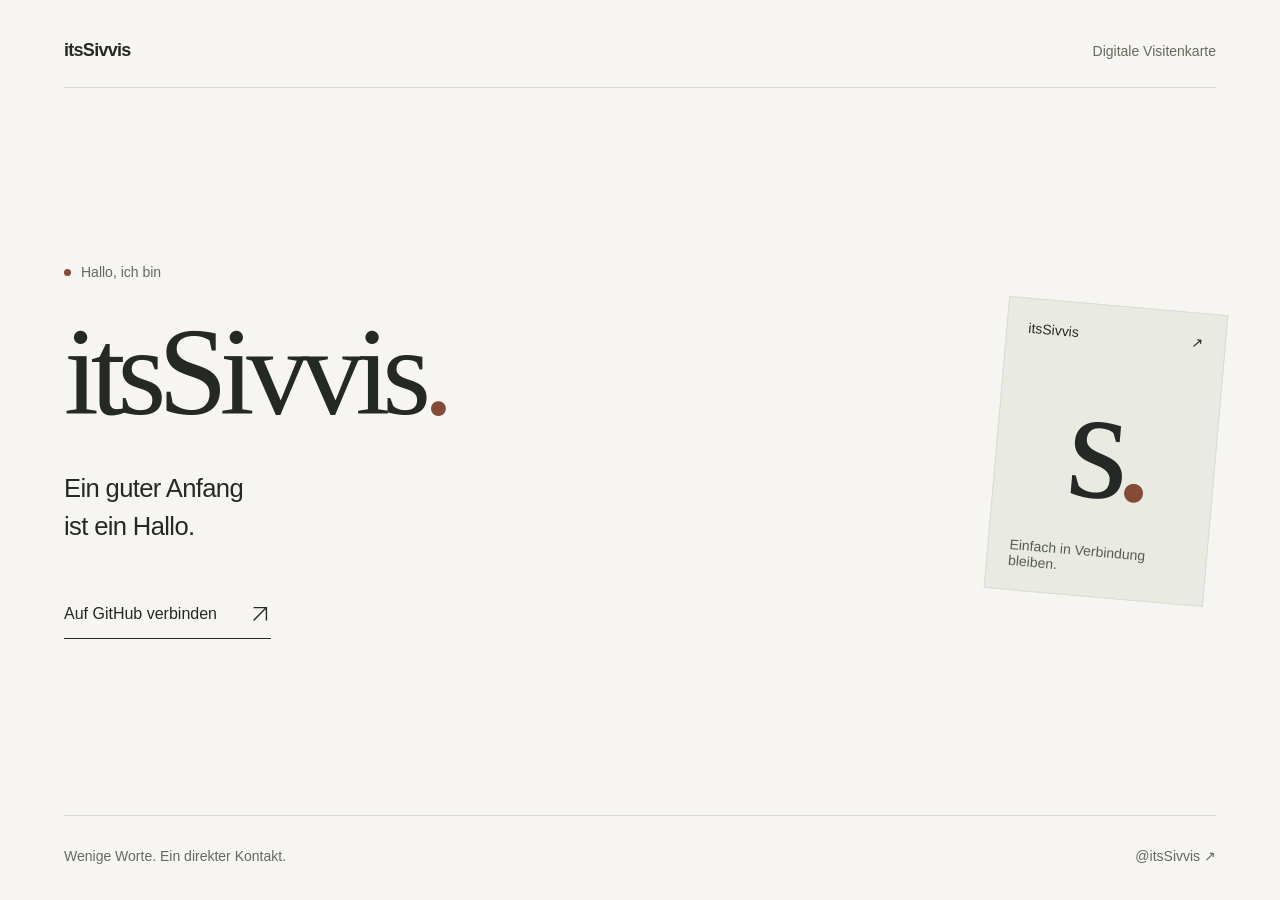
==== visitenkarte/index.html @ 2f2f4771 "Add Sivvis Sprint 3D game and preserve business card" ====
<!doctype html>
<html lang="de">
<head>
  <meta charset="utf-8">
  <meta name="viewport" content="width=device-width, initial-scale=1">
  <meta name="theme-color" content="#f6f5f1">
  <meta name="description" content="Die digitale Visitenkarte von itsSivvis. Ein guter Anfang ist ein Hallo.">
  <meta property="og:title" content="itsSivvis — Visitenkarte">
  <meta property="og:description" content="Ein guter Anfang ist ein Hallo.">
  <meta property="og:type" content="website">
  <meta property="og:url" content="https://itssivvis.github.io/">
  <title>itsSivvis — Visitenkarte</title>
  <link rel="icon" type="image/svg+xml" href="data:image/svg+xml,%3Csvg xmlns='http://www.w3.org/2000/svg' viewBox='0 0 32 32'%3E%3Crect width='32' height='32' rx='7' fill='%23f6f5f1'/%3E%3Ctext x='7' y='25' font-family='Georgia,serif' font-size='29' fill='%23252925'%3Es%3C/text%3E%3Ccircle cx='25' cy='25' r='3' fill='%23844b36'/%3E%3C/svg%3E">
  <style>
    :root { color-scheme: light; --paper: #f6f5f1; --ink: #252925; --muted: #666960; --line: #d5d7ce; --accent: #844b36; }
    * { box-sizing: border-box; }
    html { min-height: 100%; }
    body { margin: 0; background: var(--paper); color: var(--ink); font-family: Arial, Helvetica, sans-serif; -webkit-font-smoothing: antialiased; }
    a { color: inherit; }
    a:focus-visible { outline: 2px solid var(--accent); outline-offset: 7px; }
    .page { min-height: 100svh; max-width: 1600px; margin: auto; padding: 40px 64px 28px; display: flex; flex-direction: column; }
    .masthead { display: flex; align-items: center; justify-content: space-between; gap: 24px; padding-bottom: 26px; border-bottom: 1px solid var(--line); font-size: .875rem; }
    .wordmark { font-weight: 700; letter-spacing: -.04em; font-size: 1.125rem; }
    .caption { color: var(--muted); }
    main { flex: 1; display: grid; grid-template-columns: minmax(0, 1fr) 220px; align-items: center; gap: 48px; padding: 80px 0; }
    .eyebrow { margin: 0 0 26px; font-size: .875rem; color: var(--muted); display: flex; align-items: center; gap: 10px; }
    .eyebrow::before { content: ''; width: 7px; height: 7px; border-radius: 50%; background: var(--accent); }
    h1 { margin: 0 0 30px; font-family: Georgia, 'Times New Roman', serif; font-size: clamp(4rem, 9.8vw, 10rem); font-weight: 400; line-height: 1.06; letter-spacing: -.065em; }
    h1 span { color: var(--accent); }
    .intro { margin: 0; max-width: 410px; font-size: clamp(1.25rem, 2vw, 1.6rem); line-height: 1.5; letter-spacing: -.025em; }
    .connect { margin-top: 44px; display: inline-flex; align-items: center; gap: 32px; min-height: 48px; padding: 13px 0; border-bottom: 1px solid var(--ink); text-decoration: none; font-size: 1rem; transition: color .2s, gap .2s; }
    .connect:hover { color: var(--accent); gap: 42px; }
    .connect svg { width: 22px; height: 22px; }
    .print { margin: 0; aspect-ratio: 3 / 4; display: flex; flex-direction: column; justify-content: space-between; padding: 21px; background: #e9ebe3; transform: rotate(5deg); border: 1px solid #d8dcd0; }
    .print-top { font-size: .875rem; display: flex; justify-content: space-between; }
    .monogram { font-family: Georgia, 'Times New Roman', serif; font-size: 10rem; font-weight: 400; line-height: .9; letter-spacing: -.08em; align-self: center; }
    .monogram span { color: var(--accent); }
    .print-bottom { font-size: .875rem; color: #565d50; }
    footer { display: flex; align-items: center; justify-content: space-between; gap: 24px; border-top: 1px solid var(--line); padding-top: 24px; font-size: .875rem; color: var(--muted); }
    footer a { text-decoration: none; padding: 8px 0; }
    footer a:hover { color: var(--accent); }
    @media (min-width: 1800px) { .page { min-height: min(100svh, 1200px); } }
    @media (max-width: 900px) { .page { padding: 28px 32px 24px; } main { grid-template-columns: minmax(0, 1fr) 160px; gap: 24px; } .print { padding: 16px; } .monogram { font-size: 7rem; } h1 { font-size: clamp(4rem, 10vw, 7rem); } }
    @media (max-width: 600px) { .page { padding: 24px; } .masthead { padding-bottom: 20px; } main { grid-template-columns: minmax(0, 1fr); padding: 64px 0; gap: 56px; } h1 { font-size: clamp(3.6rem, 14vw, 5.5rem); margin-bottom: 24px; } .intro { font-size: 1.25rem; max-width: 280px; } .connect { margin-top: 28px; } .print { width: 150px; justify-self: end; margin-right: 8px; } footer { flex-wrap: wrap; gap: 8px 24px; } }
    @media (prefers-reduced-motion: reduce) { * { transition: none !important; } }
  </style>
</head>
<body>
  <div class="page">
    <header class="masthead"><span class="wordmark">itsSivvis</span><span class="caption">Digitale Visitenkarte</span></header>
    <main>
      <section aria-labelledby="name">
        <p class="eyebrow">Hallo, ich bin</p>
        <h1 id="name">itsSivvis<span>.</span></h1>
        <p class="intro">Ein guter Anfang<br>ist ein Hallo.</p>
        <a class="connect" href="https://github.com/itsSivvis">Auf GitHub verbinden<svg viewBox="0 0 24 24" fill="none" stroke="currentColor" stroke-width="1.5" aria-hidden="true"><path d="M5 19 19 5M5 5h14v14"/></svg></a>
      </section>
      <div class="print" aria-hidden="true"><div class="print-top"><span>itsSivvis</span><span>↗</span></div><div class="monogram">s<span>.</span></div><div class="print-bottom">Einfach in Verbindung bleiben.</div></div>
    </main>
    <footer><span>Wenige Worte. Ein direkter Kontakt.</span><a href="https://github.com/itsSivvis">@itsSivvis ↗</a></footer>
  </div>
</body>
</html>
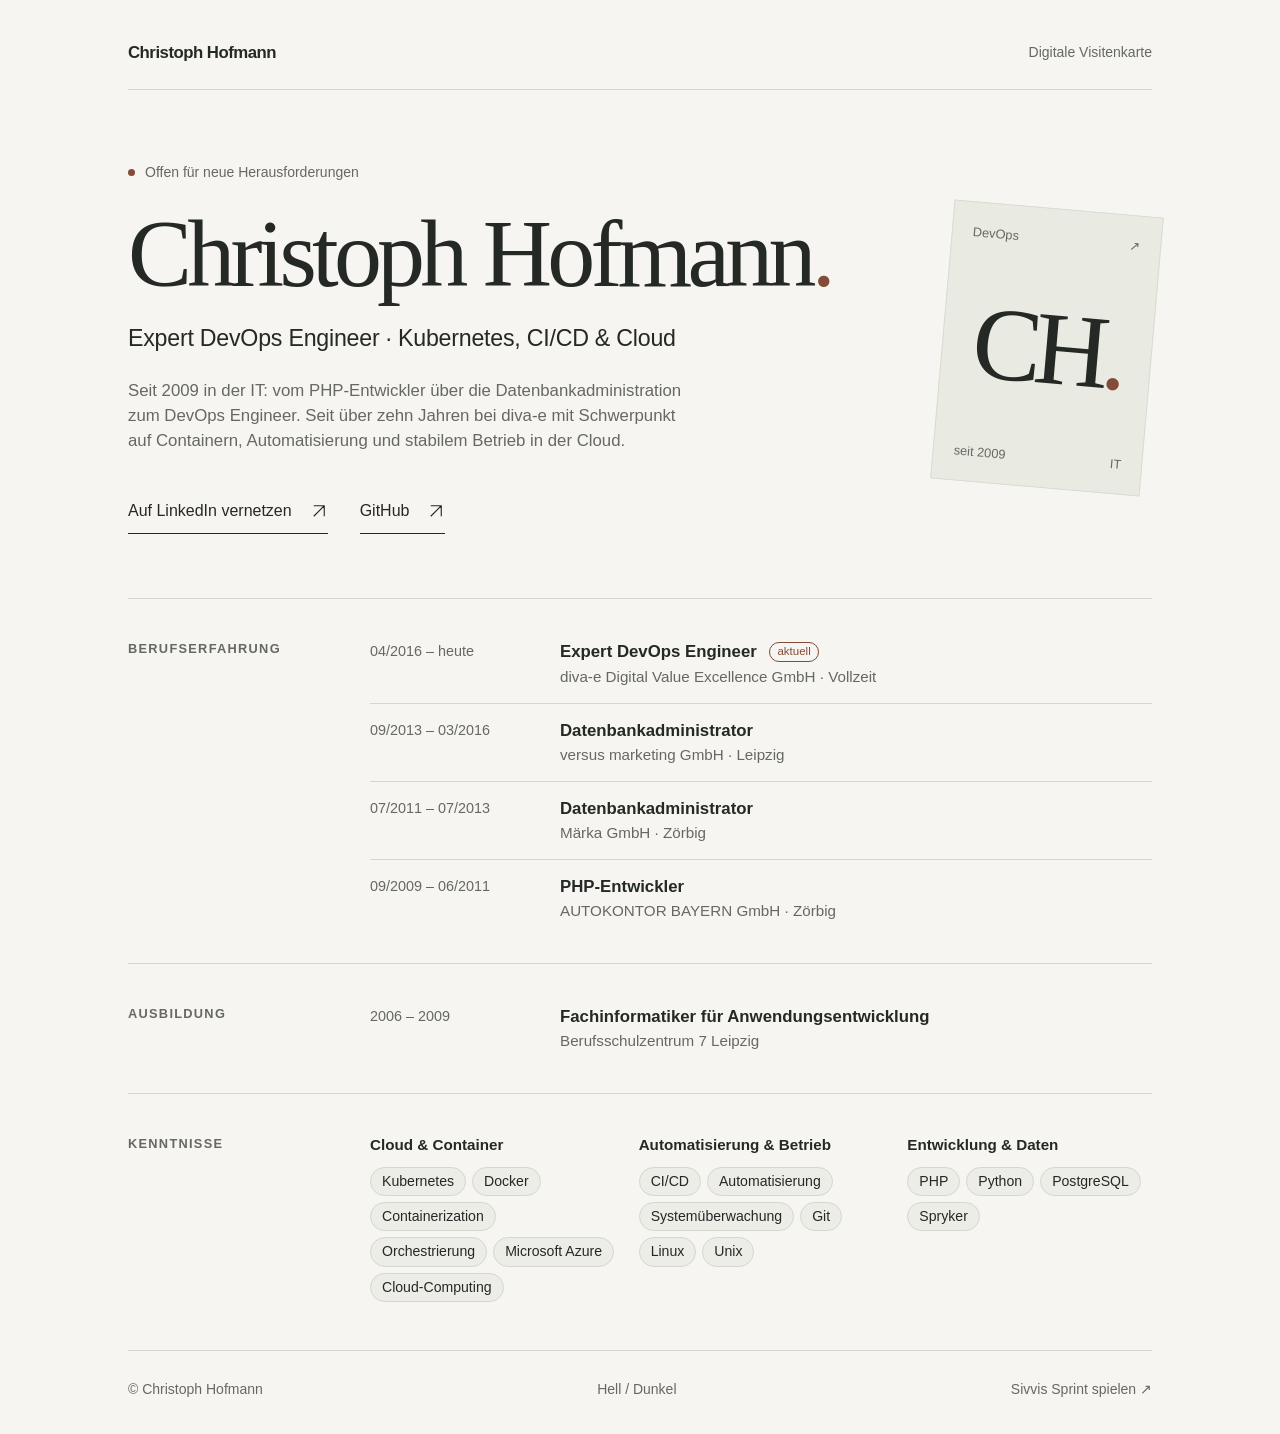
==== commit 7c966dfd: "Turn business card into professional profile for job search Co-Authored-By: Claude Opus 5.5 <noreply" ====
--- a/visitenkarte/index.html
+++ b/visitenkarte/index.html
@@ -4,60 +4,149 @@
   <meta charset="utf-8">
   <meta name="viewport" content="width=device-width, initial-scale=1">
   <meta name="theme-color" content="#f6f5f1">
-  <meta name="description" content="Die digitale Visitenkarte von itsSivvis. Ein guter Anfang ist ein Hallo.">
-  <meta property="og:title" content="itsSivvis — Visitenkarte">
-  <meta property="og:description" content="Ein guter Anfang ist ein Hallo.">
-  <meta property="og:type" content="website">
-  <meta property="og:url" content="https://itssivvis.github.io/">
-  <title>itsSivvis — Visitenkarte</title>
-  <link rel="icon" type="image/svg+xml" href="data:image/svg+xml,%3Csvg xmlns='http://www.w3.org/2000/svg' viewBox='0 0 32 32'%3E%3Crect width='32' height='32' rx='7' fill='%23f6f5f1'/%3E%3Ctext x='7' y='25' font-family='Georgia,serif' font-size='29' fill='%23252925'%3Es%3C/text%3E%3Ccircle cx='25' cy='25' r='3' fill='%23844b36'/%3E%3C/svg%3E">
+  <meta name="description" content="Christoph Hofmann – Expert DevOps Engineer. Kubernetes, CI/CD, Azure, Automatisierung. Seit 2009 in der IT.">
+  <meta property="og:title" content="Christoph Hofmann – Expert DevOps Engineer">
+  <meta property="og:description" content="Kubernetes, CI/CD, Azure und Automatisierung. Seit 2009 in der IT.">
+  <meta property="og:type" content="profile">
+  <meta property="og:url" content="https://itssivvis.github.io/visitenkarte/">
+  <title>Christoph Hofmann – DevOps Engineer</title>
+  <link rel="icon" type="image/svg+xml" href="data:image/svg+xml,%3Csvg xmlns='http://www.w3.org/2000/svg' viewBox='0 0 32 32'%3E%3Crect width='32' height='32' rx='7' fill='%23f6f5f1'/%3E%3Ctext x='3' y='23' font-family='Georgia,serif' font-size='19' fill='%23252925'%3ECH%3C/text%3E%3Ccircle cx='27' cy='22' r='2.5' fill='%23844b36'/%3E%3C/svg%3E">
   <style>
-    :root { color-scheme: light; --paper: #f6f5f1; --ink: #252925; --muted: #666960; --line: #d5d7ce; --accent: #844b36; }
+    :root { color-scheme: light dark; --paper: #f6f5f1; --ink: #252925; --muted: #666960; --line: #d5d7ce; --accent: #844b36; --card: #e9ebe3; --card-line: #d8dcd0; --chip: #ecede6; }
+    @media (prefers-color-scheme: dark) {
+      :root:not([data-theme="light"]) { --paper: #171816; --ink: #ebebe5; --muted: #a0a398; --line: #34362f; --accent: #d08a6c; --card: #23251f; --card-line: #383b33; --chip: #22241f; }
+    }
+    :root[data-theme="dark"] { --paper: #171816; --ink: #ebebe5; --muted: #a0a398; --line: #34362f; --accent: #d08a6c; --card: #23251f; --card-line: #383b33; --chip: #22241f; }
     * { box-sizing: border-box; }
-    html { min-height: 100%; }
-    body { margin: 0; background: var(--paper); color: var(--ink); font-family: Arial, Helvetica, sans-serif; -webkit-font-smoothing: antialiased; }
+    body { margin: 0; background: var(--paper); color: var(--ink); font-family: Arial, Helvetica, sans-serif; line-height: 1.5; -webkit-font-smoothing: antialiased; }
     a { color: inherit; }
-    a:focus-visible { outline: 2px solid var(--accent); outline-offset: 7px; }
-    .page { min-height: 100svh; max-width: 1600px; margin: auto; padding: 40px 64px 28px; display: flex; flex-direction: column; }
-    .masthead { display: flex; align-items: center; justify-content: space-between; gap: 24px; padding-bottom: 26px; border-bottom: 1px solid var(--line); font-size: .875rem; }
-    .wordmark { font-weight: 700; letter-spacing: -.04em; font-size: 1.125rem; }
+    a:focus-visible { outline: 2px solid var(--accent); outline-offset: 5px; }
+    .page { max-width: 1120px; margin: auto; padding: 40px 48px 28px; }
+    .masthead { display: flex; align-items: center; justify-content: space-between; gap: 24px; padding-bottom: 24px; border-bottom: 1px solid var(--line); font-size: .875rem; }
+    .wordmark { font-weight: 700; letter-spacing: -.03em; font-size: 1.05rem; }
     .caption { color: var(--muted); }
-    main { flex: 1; display: grid; grid-template-columns: minmax(0, 1fr) 220px; align-items: center; gap: 48px; padding: 80px 0; }
-    .eyebrow { margin: 0 0 26px; font-size: .875rem; color: var(--muted); display: flex; align-items: center; gap: 10px; }
+
+    .hero { display: grid; grid-template-columns: minmax(0, 1fr) 210px; align-items: center; gap: 48px; padding: 72px 0 64px; }
+    .eyebrow { margin: 0 0 22px; font-size: .875rem; color: var(--muted); display: flex; align-items: center; gap: 10px; }
     .eyebrow::before { content: ''; width: 7px; height: 7px; border-radius: 50%; background: var(--accent); }
-    h1 { margin: 0 0 30px; font-family: Georgia, 'Times New Roman', serif; font-size: clamp(4rem, 9.8vw, 10rem); font-weight: 400; line-height: 1.06; letter-spacing: -.065em; }
+    h1 { margin: 0 0 18px; font-family: Georgia, 'Times New Roman', serif; font-size: clamp(3rem, 7.5vw, 6.5rem); font-weight: 400; line-height: 1.02; letter-spacing: -.05em; }
     h1 span { color: var(--accent); }
-    .intro { margin: 0; max-width: 410px; font-size: clamp(1.25rem, 2vw, 1.6rem); line-height: 1.5; letter-spacing: -.025em; }
-    .connect { margin-top: 44px; display: inline-flex; align-items: center; gap: 32px; min-height: 48px; padding: 13px 0; border-bottom: 1px solid var(--ink); text-decoration: none; font-size: 1rem; transition: color .2s, gap .2s; }
-    .connect:hover { color: var(--accent); gap: 42px; }
-    .connect svg { width: 22px; height: 22px; }
-    .print { margin: 0; aspect-ratio: 3 / 4; display: flex; flex-direction: column; justify-content: space-between; padding: 21px; background: #e9ebe3; transform: rotate(5deg); border: 1px solid #d8dcd0; }
-    .print-top { font-size: .875rem; display: flex; justify-content: space-between; }
-    .monogram { font-family: Georgia, 'Times New Roman', serif; font-size: 10rem; font-weight: 400; line-height: .9; letter-spacing: -.08em; align-self: center; }
+    .role { margin: 0 0 22px; font-size: clamp(1.15rem, 2vw, 1.45rem); letter-spacing: -.01em; }
+    .intro { margin: 0; max-width: 560px; color: var(--muted); font-size: 1.05rem; }
+    .actions { margin-top: 36px; display: flex; flex-wrap: wrap; gap: 12px 32px; }
+    .connect { display: inline-flex; align-items: center; gap: 18px; min-height: 44px; padding: 10px 0; border-bottom: 1px solid var(--ink); text-decoration: none; transition: color .2s, gap .2s; }
+    .connect:hover { color: var(--accent); gap: 26px; }
+    .connect svg { width: 18px; height: 18px; }
+
+    .print { margin: 0; aspect-ratio: 3 / 4; display: flex; flex-direction: column; justify-content: space-between; padding: 20px; background: var(--card); border: 1px solid var(--card-line); transform: rotate(5deg); }
+    .print-top, .print-bottom { font-size: .8rem; display: flex; justify-content: space-between; color: var(--muted); }
+    .monogram { font-family: Georgia, 'Times New Roman', serif; font-size: 6.5rem; line-height: .9; letter-spacing: -.07em; align-self: center; }
     .monogram span { color: var(--accent); }
-    .print-bottom { font-size: .875rem; color: #565d50; }
-    footer { display: flex; align-items: center; justify-content: space-between; gap: 24px; border-top: 1px solid var(--line); padding-top: 24px; font-size: .875rem; color: var(--muted); }
-    footer a { text-decoration: none; padding: 8px 0; }
+
+    section.block { display: grid; grid-template-columns: 210px minmax(0, 1fr); gap: 32px; padding: 40px 0; border-top: 1px solid var(--line); }
+    h2 { margin: 0; font-size: .8rem; font-weight: 700; text-transform: uppercase; letter-spacing: .1em; color: var(--muted); }
+    ol.timeline { list-style: none; margin: 0; padding: 0; }
+    .timeline li { display: grid; grid-template-columns: 170px minmax(0, 1fr); gap: 20px; padding: 14px 0; border-bottom: 1px solid var(--line); }
+    .timeline li:first-child { padding-top: 0; }
+    .timeline li:last-child { border-bottom: 0; padding-bottom: 0; }
+    .when { color: var(--muted); font-size: .9rem; font-variant-numeric: tabular-nums; padding-top: 2px; }
+    .what strong { display: block; font-size: 1.05rem; font-weight: 700; }
+    .what span { color: var(--muted); font-size: .95rem; }
+    .current { display: inline-block; margin-left: 8px; font-size: .72rem; font-weight: 400; font-style: normal; color: var(--accent); border: 1px solid currentColor; border-radius: 99px; padding: 0 7px; vertical-align: 2px; }
+
+    .skills { display: grid; grid-template-columns: repeat(3, minmax(0, 1fr)); gap: 24px; }
+    .skills h3 { margin: 0 0 10px; font-size: .95rem; font-weight: 700; }
+    .chips { display: flex; flex-wrap: wrap; gap: 6px; margin: 0; padding: 0; list-style: none; }
+    .chips li { background: var(--chip); border: 1px solid var(--line); border-radius: 99px; padding: 3px 11px; font-size: .88rem; }
+
+    footer { display: flex; align-items: center; justify-content: space-between; flex-wrap: wrap; gap: 8px 24px; border-top: 1px solid var(--line); padding-top: 22px; margin-top: 8px; font-size: .875rem; color: var(--muted); }
+    footer a { text-decoration: none; padding: 6px 0; }
     footer a:hover { color: var(--accent); }
-    @media (min-width: 1800px) { .page { min-height: min(100svh, 1200px); } }
-    @media (max-width: 900px) { .page { padding: 28px 32px 24px; } main { grid-template-columns: minmax(0, 1fr) 160px; gap: 24px; } .print { padding: 16px; } .monogram { font-size: 7rem; } h1 { font-size: clamp(4rem, 10vw, 7rem); } }
-    @media (max-width: 600px) { .page { padding: 24px; } .masthead { padding-bottom: 20px; } main { grid-template-columns: minmax(0, 1fr); padding: 64px 0; gap: 56px; } h1 { font-size: clamp(3.6rem, 14vw, 5.5rem); margin-bottom: 24px; } .intro { font-size: 1.25rem; max-width: 280px; } .connect { margin-top: 28px; } .print { width: 150px; justify-self: end; margin-right: 8px; } footer { flex-wrap: wrap; gap: 8px 24px; } }
+    .theme { background: none; border: 0; color: inherit; font: inherit; cursor: pointer; padding: 6px 0; }
+    .theme:hover { color: var(--accent); }
+
+    @media (max-width: 860px) {
+      .page { padding: 28px 24px 24px; }
+      .hero { grid-template-columns: minmax(0, 1fr) 140px; gap: 24px; padding: 56px 0 48px; }
+      .monogram { font-size: 4.2rem; }
+      .print { padding: 14px; }
+      section.block { grid-template-columns: 1fr; gap: 18px; }
+      .skills { grid-template-columns: 1fr 1fr; }
+    }
+    @media (max-width: 560px) {
+      .page { padding: 24px 16px; }
+      .hero { grid-template-columns: 1fr; padding: 48px 0 40px; }
+      .print { display: none; }
+      .timeline li { grid-template-columns: 1fr; gap: 2px; }
+      .skills { grid-template-columns: 1fr; }
+    }
     @media (prefers-reduced-motion: reduce) { * { transition: none !important; } }
+    @media print {
+      :root { --paper: #fff; --ink: #000; --muted: #444; --line: #ccc; --chip: #fff; }
+      .print, .theme, .actions svg { display: none; }
+      .hero { grid-template-columns: 1fr; padding: 24px 0; }
+      section.block { break-inside: avoid; padding: 20px 0; }
+    }
   </style>
 </head>
 <body>
   <div class="page">
-    <header class="masthead"><span class="wordmark">itsSivvis</span><span class="caption">Digitale Visitenkarte</span></header>
+    <header class="masthead"><span class="wordmark">Christoph Hofmann</span><span class="caption">Digitale Visitenkarte</span></header>
+
     <main>
-      <section aria-labelledby="name">
-        <p class="eyebrow">Hallo, ich bin</p>
-        <h1 id="name">itsSivvis<span>.</span></h1>
-        <p class="intro">Ein guter Anfang<br>ist ein Hallo.</p>
-        <a class="connect" href="https://github.com/itsSivvis">Auf GitHub verbinden<svg viewBox="0 0 24 24" fill="none" stroke="currentColor" stroke-width="1.5" aria-hidden="true"><path d="M5 19 19 5M5 5h14v14"/></svg></a>
+      <section class="hero" aria-labelledby="name">
+        <div>
+          <p class="eyebrow">Offen für neue Herausforderungen</p>
+          <h1 id="name">Christoph Hofmann<span>.</span></h1>
+          <p class="role">Expert DevOps Engineer · Kubernetes, CI/CD &amp; Cloud</p>
+          <p class="intro">Seit 2009 in der IT: vom PHP-Entwickler über die Datenbankadministration zum DevOps Engineer. Seit über zehn Jahren bei diva-e mit Schwerpunkt auf Containern, Automatisierung und stabilem Betrieb in der Cloud.</p>
+          <div class="actions">
+            <a class="connect" href="https://www.linkedin.com/in/christoph-hofmann-973496209">Auf LinkedIn vernetzen<svg viewBox="0 0 24 24" fill="none" stroke="currentColor" stroke-width="1.5" aria-hidden="true"><path d="M5 19 19 5M5 5h14v14"/></svg></a>
+            <a class="connect" href="https://github.com/itsSivvis">GitHub<svg viewBox="0 0 24 24" fill="none" stroke="currentColor" stroke-width="1.5" aria-hidden="true"><path d="M5 19 19 5M5 5h14v14"/></svg></a>
+          </div>
+        </div>
+        <div class="print" aria-hidden="true"><div class="print-top"><span>DevOps</span><span>↗</span></div><div class="monogram">CH<span>.</span></div><div class="print-bottom"><span>seit 2009</span><span>IT</span></div></div>
       </section>
-      <div class="print" aria-hidden="true"><div class="print-top"><span>itsSivvis</span><span>↗</span></div><div class="monogram">s<span>.</span></div><div class="print-bottom">Einfach in Verbindung bleiben.</div></div>
+
+      <section class="block" aria-labelledby="exp">
+        <h2 id="exp">Berufserfahrung</h2>
+        <ol class="timeline">
+          <li><span class="when">04/2016 – heute</span><div class="what"><strong>Expert DevOps Engineer <em class="current">aktuell</em></strong><span>diva-e Digital Value Excellence GmbH · Vollzeit</span></div></li>
+          <li><span class="when">09/2013 – 03/2016</span><div class="what"><strong>Datenbankadministrator</strong><span>versus marketing GmbH · Leipzig</span></div></li>
+          <li><span class="when">07/2011 – 07/2013</span><div class="what"><strong>Datenbankadministrator</strong><span>Märka GmbH · Zörbig</span></div></li>
+          <li><span class="when">09/2009 – 06/2011</span><div class="what"><strong>PHP-Entwickler</strong><span>AUTOKONTOR BAYERN GmbH · Zörbig</span></div></li>
+        </ol>
+      </section>
+
+      <section class="block" aria-labelledby="edu">
+        <h2 id="edu">Ausbildung</h2>
+        <ol class="timeline">
+          <li><span class="when">2006 – 2009</span><div class="what"><strong>Fachinformatiker für Anwendungsentwicklung</strong><span>Berufsschulzentrum 7 Leipzig</span></div></li>
+        </ol>
+      </section>
+
+      <section class="block" aria-labelledby="skills">
+        <h2 id="skills">Kenntnisse</h2>
+        <div class="skills">
+          <div><h3>Cloud &amp; Container</h3><ul class="chips"><li>Kubernetes</li><li>Docker</li><li>Containerization</li><li>Orchestrierung</li><li>Microsoft Azure</li><li>Cloud-Computing</li></ul></div>
+          <div><h3>Automatisierung &amp; Betrieb</h3><ul class="chips"><li>CI/CD</li><li>Automatisierung</li><li>Systemüberwachung</li><li>Git</li><li>Linux</li><li>Unix</li></ul></div>
+          <div><h3>Entwicklung &amp; Daten</h3><ul class="chips"><li>PHP</li><li>Python</li><li>PostgreSQL</li><li>Spryker</li></ul></div>
+        </div>
+      </section>
     </main>
-    <footer><span>Wenige Worte. Ein direkter Kontakt.</span><a href="https://github.com/itsSivvis">@itsSivvis ↗</a></footer>
+
+    <footer><span>© Christoph Hofmann</span><button class="theme" id="theme" type="button">Hell / Dunkel</button><a href="../">Sivvis Sprint spielen ↗</a></footer>
   </div>
+  <script>
+    (function () {
+      var root = document.documentElement;
+      try { var t = localStorage.getItem('theme'); if (t) root.dataset.theme = t; } catch (e) {}
+      document.getElementById('theme').addEventListener('click', function () {
+        var dark = root.dataset.theme ? root.dataset.theme === 'dark' : matchMedia('(prefers-color-scheme: dark)').matches;
+        root.dataset.theme = dark ? 'light' : 'dark';
+        try { localStorage.setItem('theme', root.dataset.theme); } catch (e) {}
+      });
+    })();
+  </script>
 </body>
 </html>
